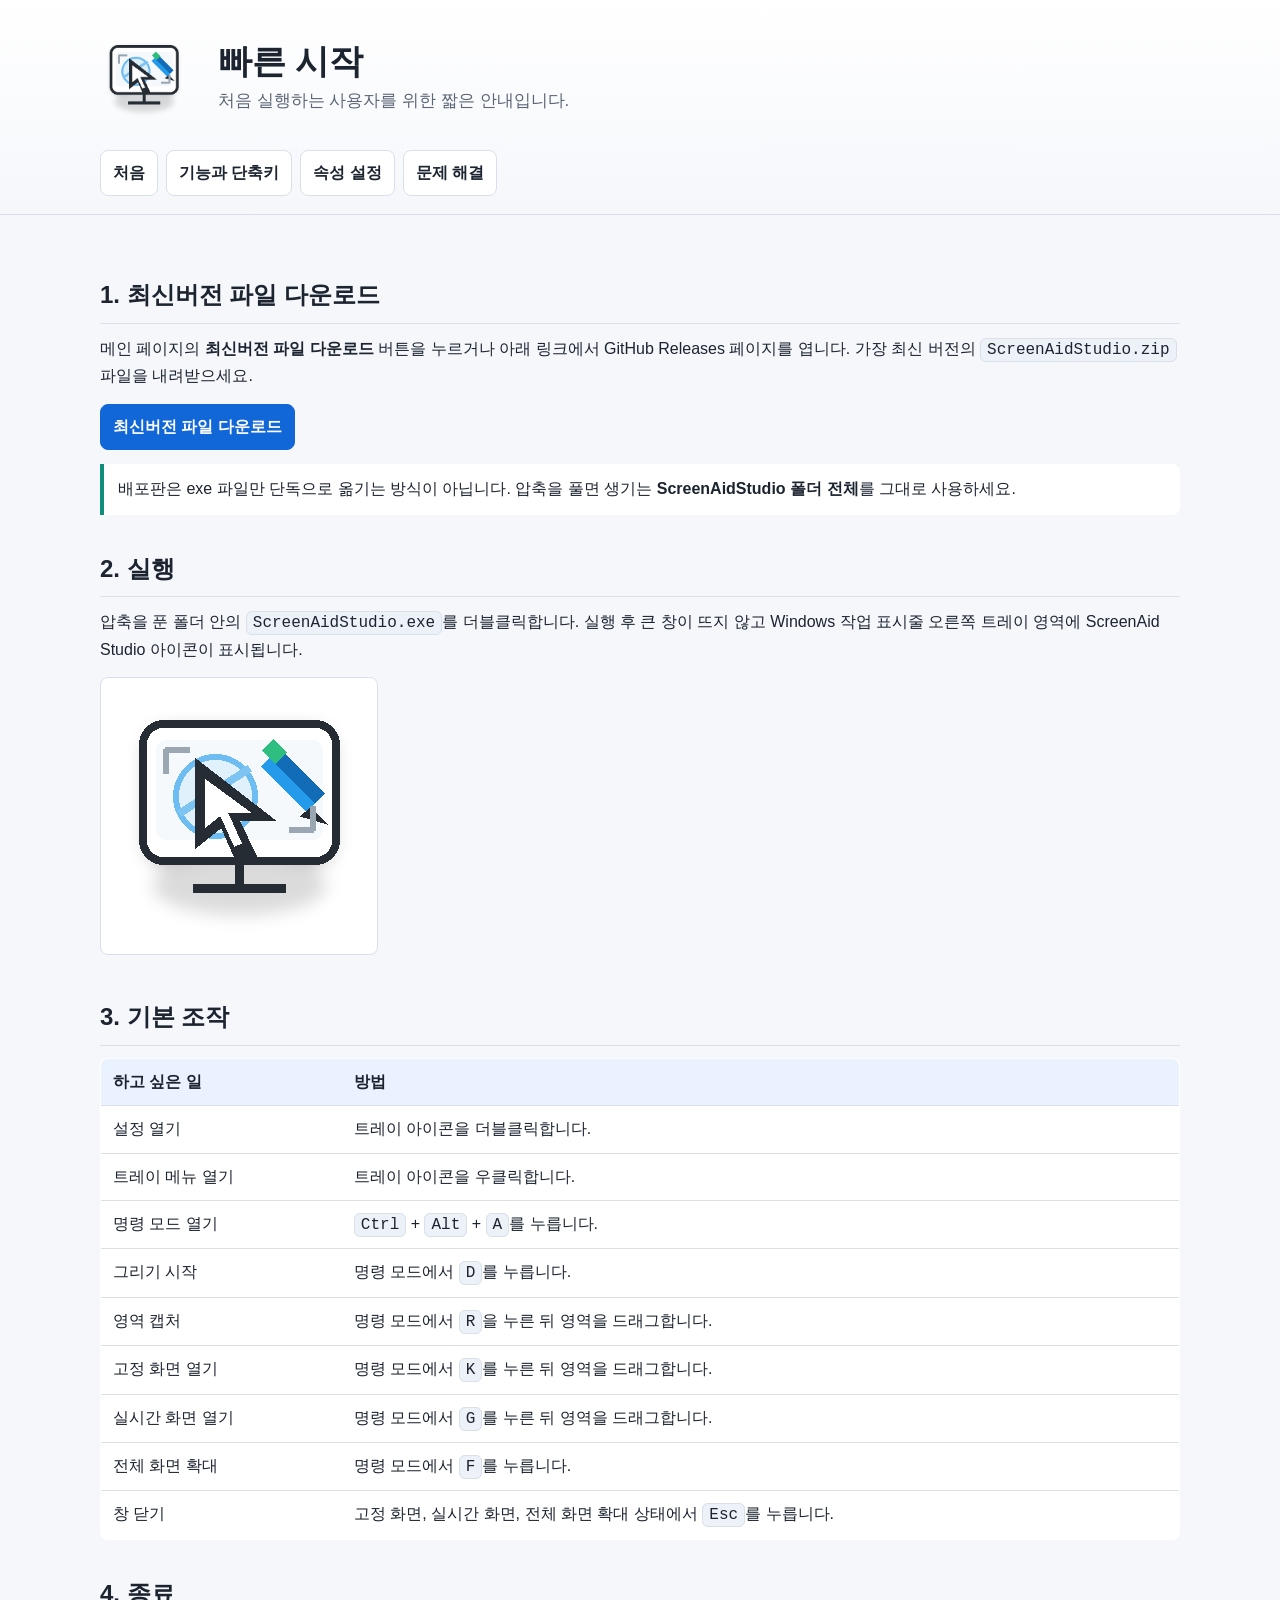
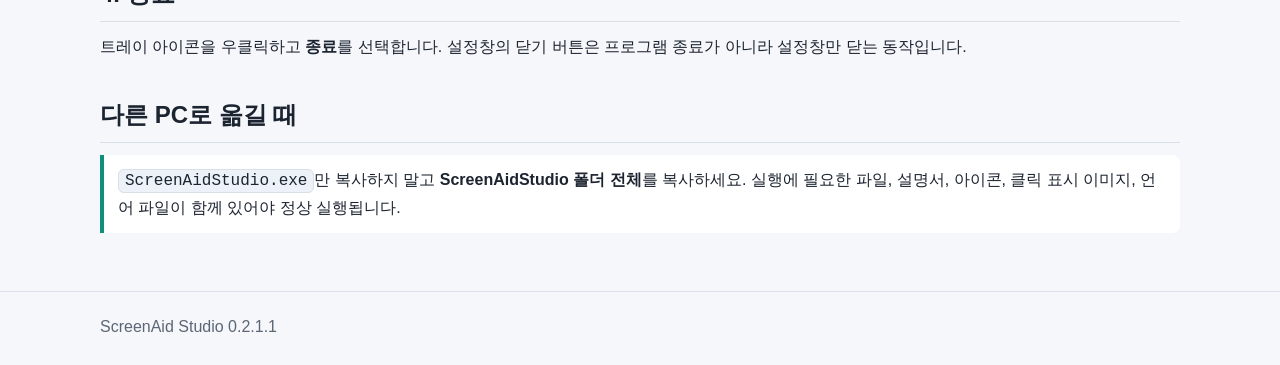
==== docs/manual_quick_start.html @ a630e4be "Bump version to v0.2.1.1" ====
<!doctype html>
<html lang="ko">
<head>
  <meta charset="utf-8">
  <meta name="viewport" content="width=device-width, initial-scale=1">
  <title>빠른 시작 - ScreenAid Studio</title>
  <link rel="stylesheet" href="manual.css">
</head>
<body>
  <header><div class="shell"><div class="hero"><img src="../resources/tray_icon_preview.png" alt="ScreenAid Studio 아이콘"><div><h1>빠른 시작</h1><p class="lead">처음 실행하는 사용자를 위한 짧은 안내입니다.</p></div></div><nav><a href="user_manual.html">처음</a><a href="manual_features_shortcuts.html">기능과 단축키</a><a href="manual_settings.html">속성 설정</a><a href="manual_troubleshooting.html">문제 해결</a></nav></div></header>
  <main class="shell">
    <h2>1. 최신버전 파일 다운로드</h2>
    <p>메인 페이지의 <strong>최신버전 파일 다운로드</strong> 버튼을 누르거나 아래 링크에서 GitHub Releases 페이지를 엽니다. 가장 최신 버전의 <code>ScreenAidStudio.zip</code> 파일을 내려받으세요.</p>
    <p><a class="button primary" href="https://github.com/junossam/ScreenAid_Studio/releases">최신버전 파일 다운로드</a></p>
    <p class="note">배포판은 exe 파일만 단독으로 옮기는 방식이 아닙니다. 압축을 풀면 생기는 <strong>ScreenAidStudio 폴더 전체</strong>를 그대로 사용하세요.</p>

    <h2>2. 실행</h2>
    <p>압축을 푼 폴더 안의 <code>ScreenAidStudio.exe</code>를 더블클릭합니다. 실행 후 큰 창이 뜨지 않고 Windows 작업 표시줄 오른쪽 트레이 영역에 ScreenAid Studio 아이콘이 표시됩니다.</p>
    <p><img class="preview" src="../resources/tray_icon_preview.png" alt="트레이 아이콘 미리보기"></p>

    <h2>3. 기본 조작</h2>
    <table>
      <thead><tr><th>하고 싶은 일</th><th>방법</th></tr></thead>
      <tbody>
        <tr><td>설정 열기</td><td>트레이 아이콘을 더블클릭합니다.</td></tr>
        <tr><td>트레이 메뉴 열기</td><td>트레이 아이콘을 우클릭합니다.</td></tr>
        <tr><td>명령 모드 열기</td><td><kbd>Ctrl</kbd> + <kbd>Alt</kbd> + <kbd>A</kbd>를 누릅니다.</td></tr>
        <tr><td>그리기 시작</td><td>명령 모드에서 <kbd>D</kbd>를 누릅니다.</td></tr>
        <tr><td>영역 캡처</td><td>명령 모드에서 <kbd>R</kbd>을 누른 뒤 영역을 드래그합니다.</td></tr>
        <tr><td>고정 화면 열기</td><td>명령 모드에서 <kbd>K</kbd>를 누른 뒤 영역을 드래그합니다.</td></tr>
        <tr><td>실시간 화면 열기</td><td>명령 모드에서 <kbd>G</kbd>를 누른 뒤 영역을 드래그합니다.</td></tr>
        <tr><td>전체 화면 확대</td><td>명령 모드에서 <kbd>F</kbd>를 누릅니다.</td></tr>
        <tr><td>창 닫기</td><td>고정 화면, 실시간 화면, 전체 화면 확대 상태에서 <kbd>Esc</kbd>를 누릅니다.</td></tr>
      </tbody>
    </table>

    <h2>4. 종료</h2>
    <p>트레이 아이콘을 우클릭하고 <strong>종료</strong>를 선택합니다. 설정창의 닫기 버튼은 프로그램 종료가 아니라 설정창만 닫는 동작입니다.</p>

    <h2>다른 PC로 옮길 때</h2>
    <p class="note"><code>ScreenAidStudio.exe</code>만 복사하지 말고 <strong>ScreenAidStudio 폴더 전체</strong>를 복사하세요. 실행에 필요한 파일, 설명서, 아이콘, 클릭 표시 이미지, 언어 파일이 함께 있어야 정상 실행됩니다.</p>
  </main>
  <footer><div class="shell">ScreenAid Studio 0.2.1.1</div></footer>
</body>
</html>
---- docs/manual.css ----
:root {
  color-scheme: light dark;
  --bg: #f5f7fb;
  --fg: #1c2430;
  --muted: #5c6675;
  --panel: #ffffff;
  --line: #d9e0ea;
  --accent: #1267d8;
  --accent-2: #0f8f7b;
  --soft: #eaf2ff;
  --code: #edf2f8;
}

@media (prefers-color-scheme: dark) {
  :root {
    --bg: #11161d;
    --fg: #eef3fa;
    --muted: #a9b3c2;
    --panel: #1b232e;
    --line: #303a47;
    --accent: #78b7ff;
    --accent-2: #6ee3ce;
    --soft: #17283d;
    --code: #252f3b;
  }
}

* { box-sizing: border-box; }

body {
  margin: 0;
  background: var(--bg);
  color: var(--fg);
  font-family: "Segoe UI", "Malgun Gothic", Arial, sans-serif;
  line-height: 1.65;
}

a { color: var(--accent); text-decoration: none; }
a:hover { text-decoration: underline; }

.shell {
  width: min(1080px, calc(100% - 32px));
  margin: 0 auto;
}

header {
  background: linear-gradient(180deg, var(--panel), var(--bg));
  border-bottom: 1px solid var(--line);
}

.hero {
  display: grid;
  grid-template-columns: 96px 1fr;
  gap: 22px;
  align-items: center;
  padding: 34px 0 28px;
}

.hero img {
  width: 88px;
  height: 88px;
}

h1 {
  margin: 0 0 6px;
  font-size: 34px;
  line-height: 1.18;
}

h2 {
  margin: 34px 0 12px;
  font-size: 24px;
  border-bottom: 1px solid var(--line);
  padding-bottom: 8px;
}

h3 {
  margin: 22px 0 8px;
  font-size: 18px;
}

p { margin: 8px 0 14px; }
.lead { color: var(--muted); font-size: 17px; margin: 0; }
.version { color: var(--muted); font-size: 14px; }

nav {
  display: flex;
  flex-wrap: wrap;
  gap: 8px;
  padding: 0 0 18px;
}

nav a, .button {
  display: inline-flex;
  align-items: center;
  gap: 8px;
  border: 1px solid var(--line);
  background: var(--panel);
  color: var(--fg);
  padding: 9px 12px;
  border-radius: 8px;
  font-weight: 600;
}

.button.primary {
  background: var(--accent);
  border-color: var(--accent);
  color: #fff;
}

main { padding: 26px 0 44px; }

.grid {
  display: grid;
  grid-template-columns: repeat(auto-fit, minmax(230px, 1fr));
  gap: 14px;
}

.card {
  background: var(--panel);
  border: 1px solid var(--line);
  border-radius: 8px;
  padding: 18px;
}

.card h3 { margin-top: 0; }

.icon {
  display: inline-grid;
  place-items: center;
  width: 34px;
  height: 34px;
  border-radius: 8px;
  background: var(--soft);
  color: var(--accent);
  font-weight: 800;
  margin-right: 8px;
}

.download-box {
  display: grid;
  grid-template-columns: repeat(auto-fit, minmax(260px, 1fr));
  gap: 14px;
  margin-top: 18px;
}

.preview {
  max-width: 100%;
  border: 1px solid var(--line);
  border-radius: 8px;
  background: var(--panel);
  padding: 10px;
}

table {
  width: 100%;
  border-collapse: collapse;
  background: var(--panel);
  border: 1px solid var(--line);
  border-radius: 8px;
  overflow: hidden;
}

th, td {
  border-bottom: 1px solid var(--line);
  padding: 10px 12px;
  text-align: left;
  vertical-align: top;
}

th { background: var(--soft); }
tr:last-child td { border-bottom: 0; }

kbd, code {
  background: var(--code);
  border: 1px solid var(--line);
  border-radius: 6px;
  padding: 2px 6px;
  font-family: Consolas, "Segoe UI", monospace;
}

.note {
  border-left: 4px solid var(--accent-2);
  background: var(--panel);
  padding: 12px 14px;
  border-radius: 0 8px 8px 0;
}

footer {
  color: var(--muted);
  border-top: 1px solid var(--line);
  padding: 22px 0 34px;
}

@media (max-width: 620px) {
  .hero { grid-template-columns: 1fr; }
  .hero img { width: 72px; height: 72px; }
  h1 { font-size: 28px; }
}
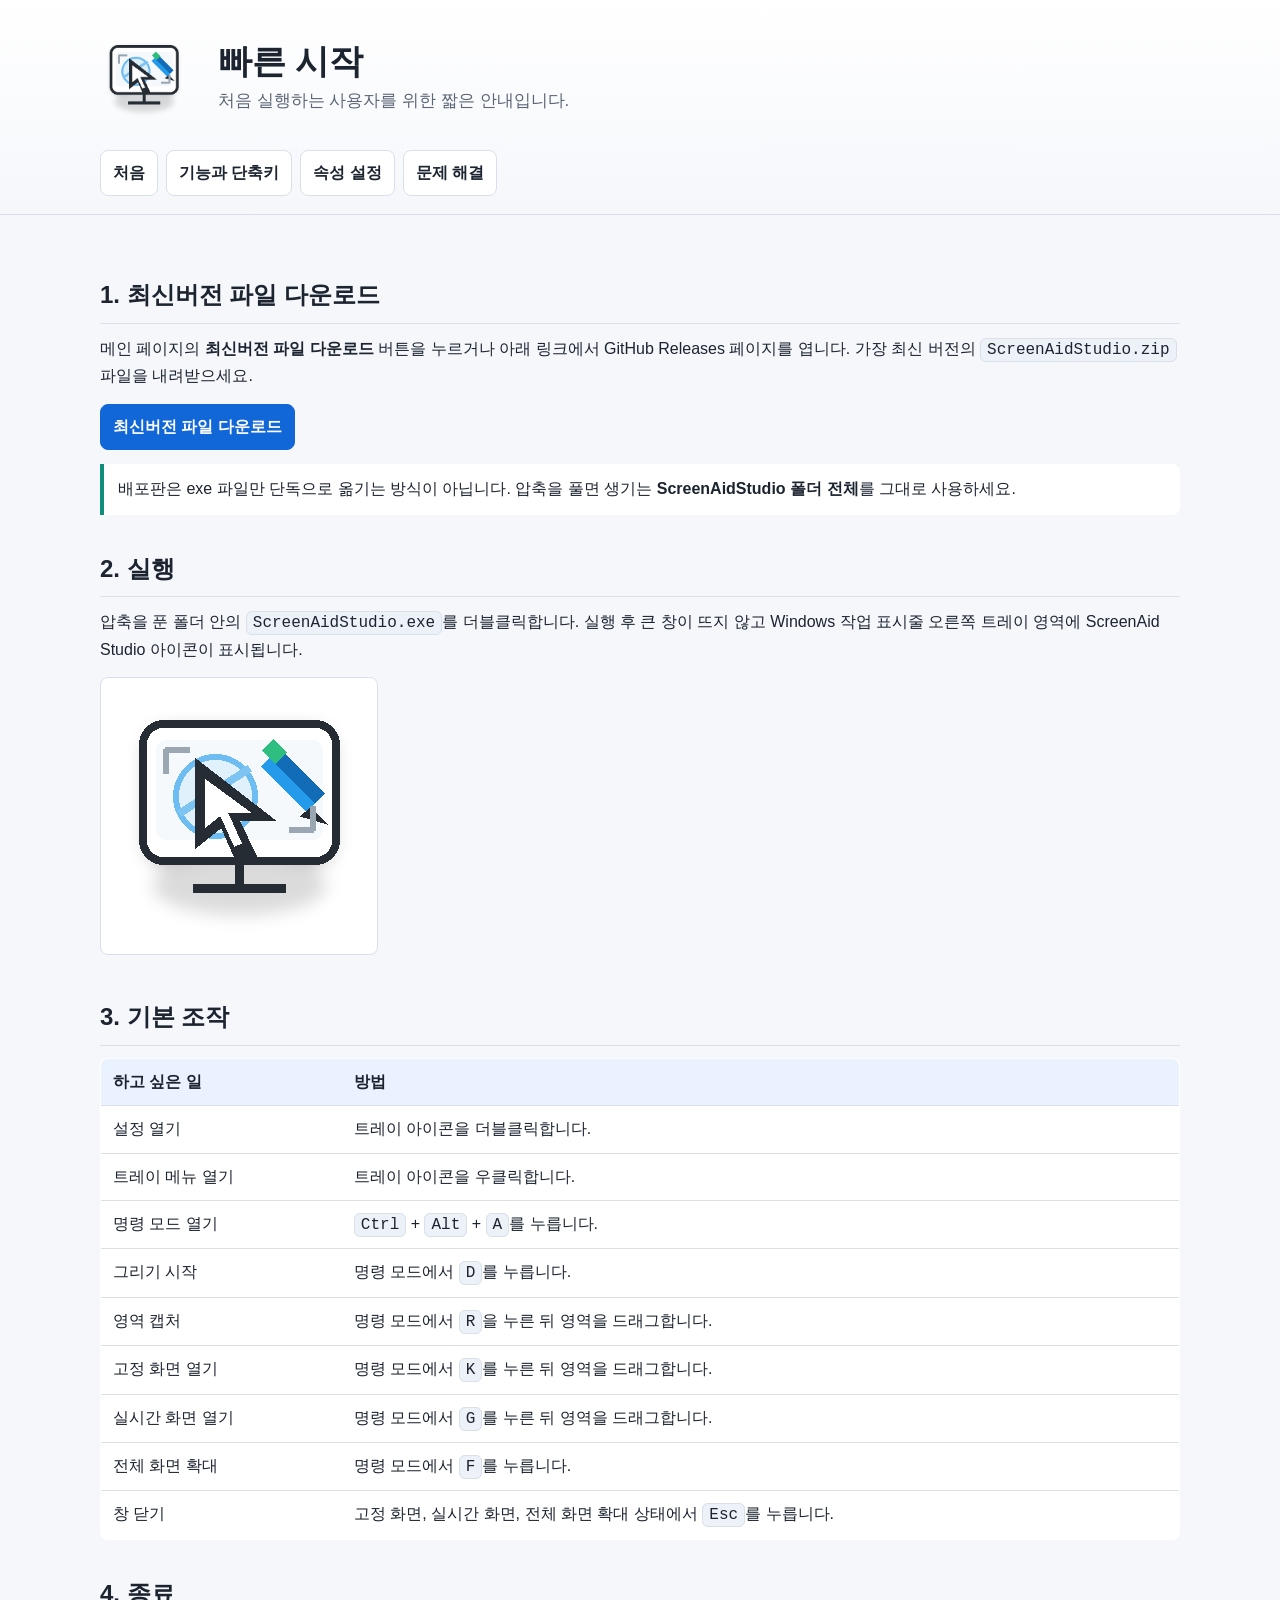
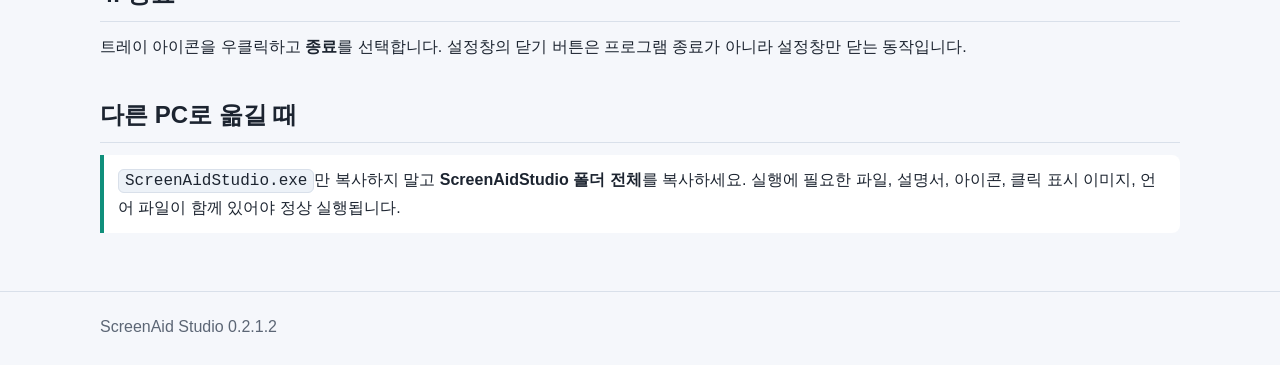
==== commit b16d3311: "Release v0.2.1.2" ====
--- a/docs/manual_quick_start.html
+++ b/docs/manual_quick_start.html
@@ -40,6 +40,6 @@
     <h2>다른 PC로 옮길 때</h2>
     <p class="note"><code>ScreenAidStudio.exe</code>만 복사하지 말고 <strong>ScreenAidStudio 폴더 전체</strong>를 복사하세요. 실행에 필요한 파일, 설명서, 아이콘, 클릭 표시 이미지, 언어 파일이 함께 있어야 정상 실행됩니다.</p>
   </main>
-  <footer><div class="shell">ScreenAid Studio 0.2.1.1</div></footer>
+  <footer><div class="shell">ScreenAid Studio 0.2.1.2</div></footer>
 </body>
 </html>
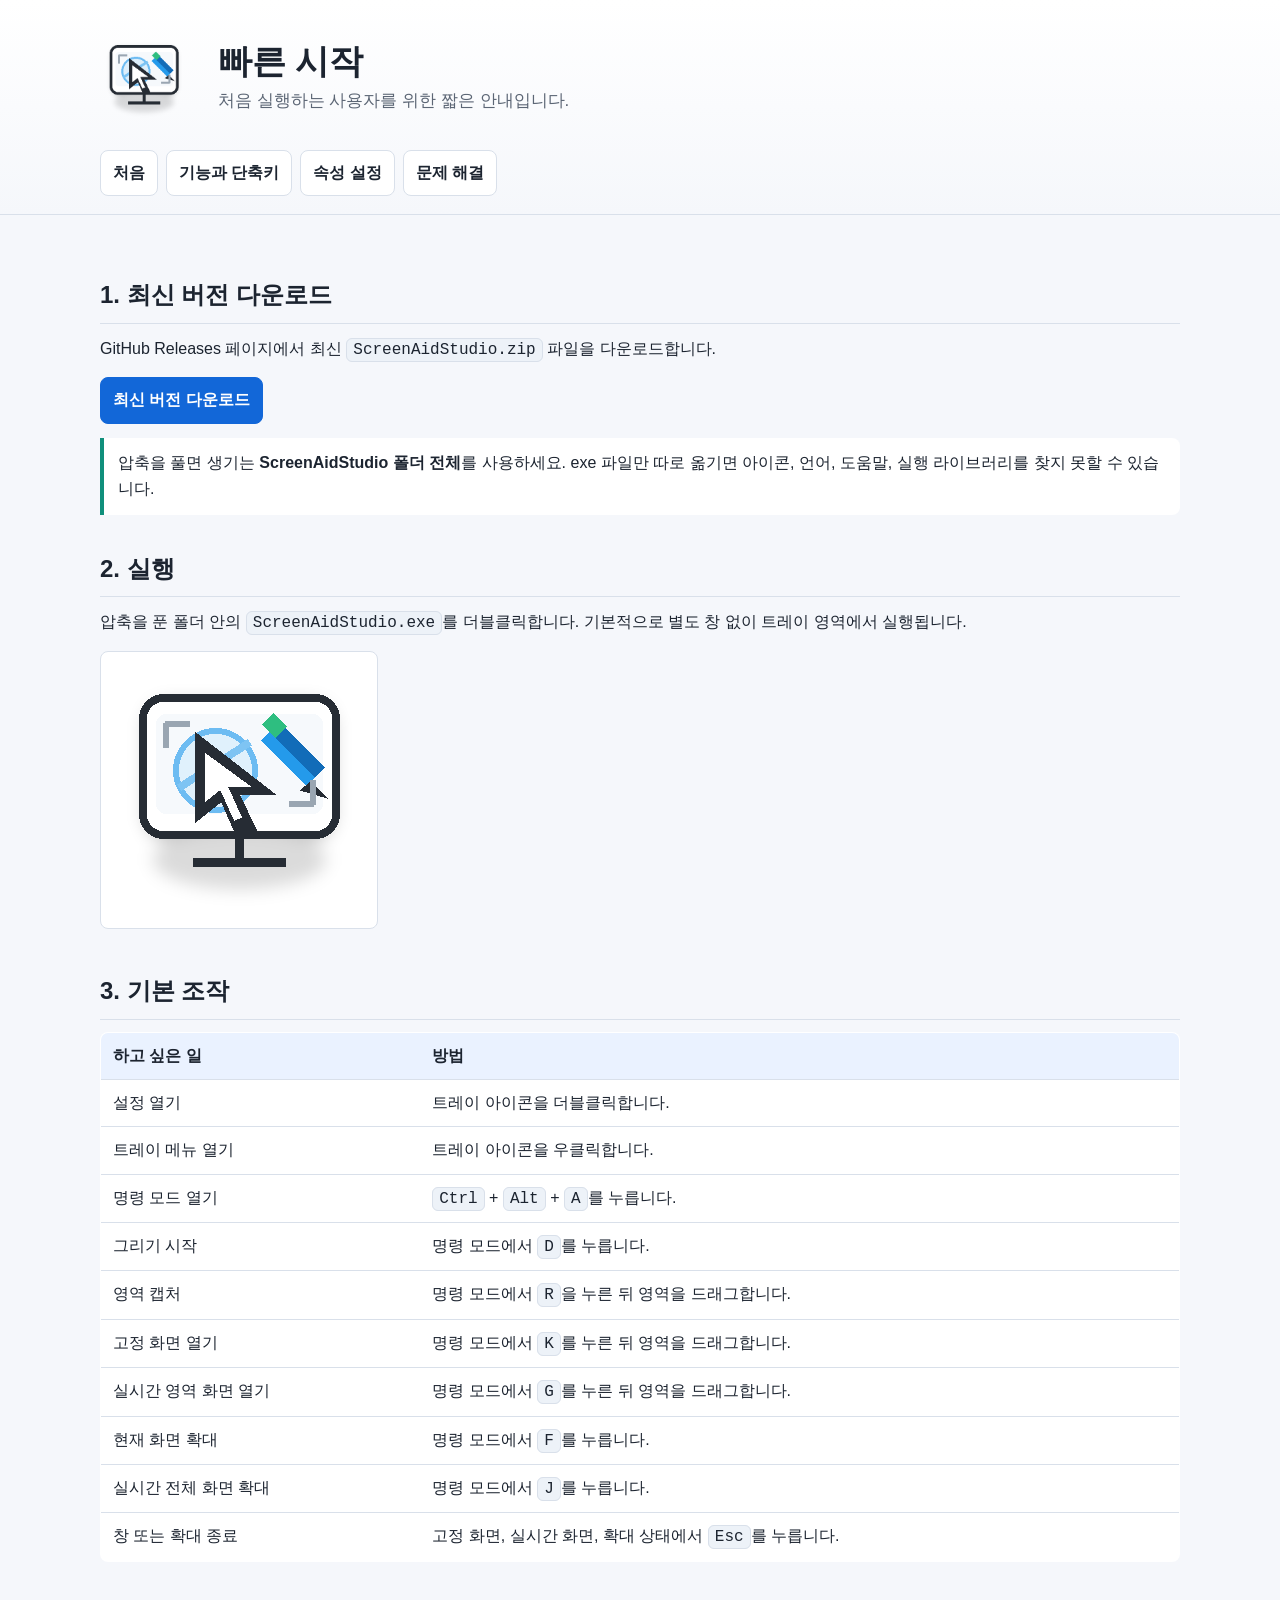
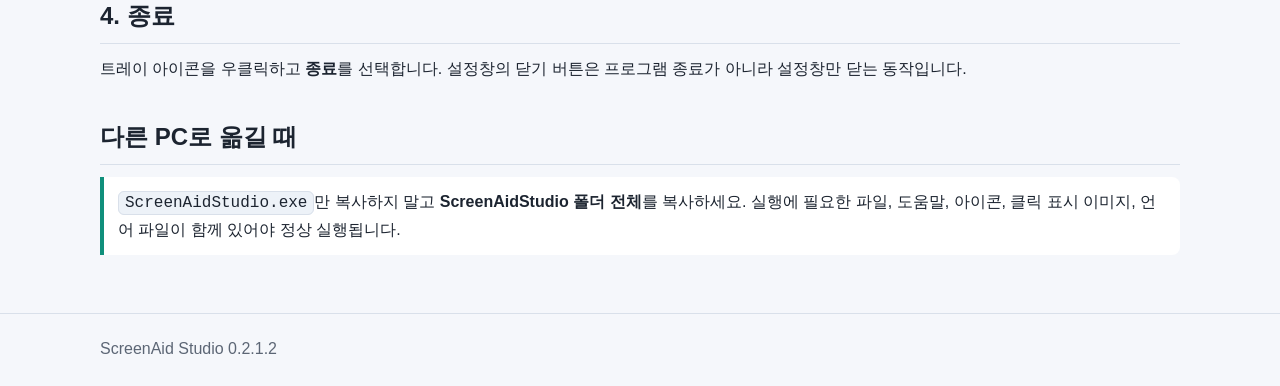
==== commit 377ac1bb: "Improve command mode startup and docs" ====
--- a/docs/manual_quick_start.html
+++ b/docs/manual_quick_start.html
@@ -9,13 +9,13 @@
 <body>
   <header><div class="shell"><div class="hero"><img src="../resources/tray_icon_preview.png" alt="ScreenAid Studio 아이콘"><div><h1>빠른 시작</h1><p class="lead">처음 실행하는 사용자를 위한 짧은 안내입니다.</p></div></div><nav><a href="user_manual.html">처음</a><a href="manual_features_shortcuts.html">기능과 단축키</a><a href="manual_settings.html">속성 설정</a><a href="manual_troubleshooting.html">문제 해결</a></nav></div></header>
   <main class="shell">
-    <h2>1. 최신버전 파일 다운로드</h2>
-    <p>메인 페이지의 <strong>최신버전 파일 다운로드</strong> 버튼을 누르거나 아래 링크에서 GitHub Releases 페이지를 엽니다. 가장 최신 버전의 <code>ScreenAidStudio.zip</code> 파일을 내려받으세요.</p>
-    <p><a class="button primary" href="https://github.com/junossam/ScreenAid_Studio/releases">최신버전 파일 다운로드</a></p>
-    <p class="note">배포판은 exe 파일만 단독으로 옮기는 방식이 아닙니다. 압축을 풀면 생기는 <strong>ScreenAidStudio 폴더 전체</strong>를 그대로 사용하세요.</p>
+    <h2>1. 최신 버전 다운로드</h2>
+    <p>GitHub Releases 페이지에서 최신 <code>ScreenAidStudio.zip</code> 파일을 다운로드합니다.</p>
+    <p><a class="button primary" href="https://github.com/junossam/ScreenAid_Studio/releases">최신 버전 다운로드</a></p>
+    <p class="note">압축을 풀면 생기는 <strong>ScreenAidStudio 폴더 전체</strong>를 사용하세요. exe 파일만 따로 옮기면 아이콘, 언어, 도움말, 실행 라이브러리를 찾지 못할 수 있습니다.</p>
 
     <h2>2. 실행</h2>
-    <p>압축을 푼 폴더 안의 <code>ScreenAidStudio.exe</code>를 더블클릭합니다. 실행 후 큰 창이 뜨지 않고 Windows 작업 표시줄 오른쪽 트레이 영역에 ScreenAid Studio 아이콘이 표시됩니다.</p>
+    <p>압축을 푼 폴더 안의 <code>ScreenAidStudio.exe</code>를 더블클릭합니다. 기본적으로 별도 창 없이 트레이 영역에서 실행됩니다.</p>
     <p><img class="preview" src="../resources/tray_icon_preview.png" alt="트레이 아이콘 미리보기"></p>
 
     <h2>3. 기본 조작</h2>
@@ -28,9 +28,10 @@
         <tr><td>그리기 시작</td><td>명령 모드에서 <kbd>D</kbd>를 누릅니다.</td></tr>
         <tr><td>영역 캡처</td><td>명령 모드에서 <kbd>R</kbd>을 누른 뒤 영역을 드래그합니다.</td></tr>
         <tr><td>고정 화면 열기</td><td>명령 모드에서 <kbd>K</kbd>를 누른 뒤 영역을 드래그합니다.</td></tr>
-        <tr><td>실시간 화면 열기</td><td>명령 모드에서 <kbd>G</kbd>를 누른 뒤 영역을 드래그합니다.</td></tr>
-        <tr><td>전체 화면 확대</td><td>명령 모드에서 <kbd>F</kbd>를 누릅니다.</td></tr>
-        <tr><td>창 닫기</td><td>고정 화면, 실시간 화면, 전체 화면 확대 상태에서 <kbd>Esc</kbd>를 누릅니다.</td></tr>
+        <tr><td>실시간 영역 화면 열기</td><td>명령 모드에서 <kbd>G</kbd>를 누른 뒤 영역을 드래그합니다.</td></tr>
+        <tr><td>현재 화면 확대</td><td>명령 모드에서 <kbd>F</kbd>를 누릅니다.</td></tr>
+        <tr><td>실시간 전체 화면 확대</td><td>명령 모드에서 <kbd>J</kbd>를 누릅니다.</td></tr>
+        <tr><td>창 또는 확대 종료</td><td>고정 화면, 실시간 화면, 확대 상태에서 <kbd>Esc</kbd>를 누릅니다.</td></tr>
       </tbody>
     </table>
 
@@ -38,7 +39,7 @@
     <p>트레이 아이콘을 우클릭하고 <strong>종료</strong>를 선택합니다. 설정창의 닫기 버튼은 프로그램 종료가 아니라 설정창만 닫는 동작입니다.</p>
 
     <h2>다른 PC로 옮길 때</h2>
-    <p class="note"><code>ScreenAidStudio.exe</code>만 복사하지 말고 <strong>ScreenAidStudio 폴더 전체</strong>를 복사하세요. 실행에 필요한 파일, 설명서, 아이콘, 클릭 표시 이미지, 언어 파일이 함께 있어야 정상 실행됩니다.</p>
+    <p class="note"><code>ScreenAidStudio.exe</code>만 복사하지 말고 <strong>ScreenAidStudio 폴더 전체</strong>를 복사하세요. 실행에 필요한 파일, 도움말, 아이콘, 클릭 표시 이미지, 언어 파일이 함께 있어야 정상 실행됩니다.</p>
   </main>
   <footer><div class="shell">ScreenAid Studio 0.2.1.2</div></footer>
 </body>
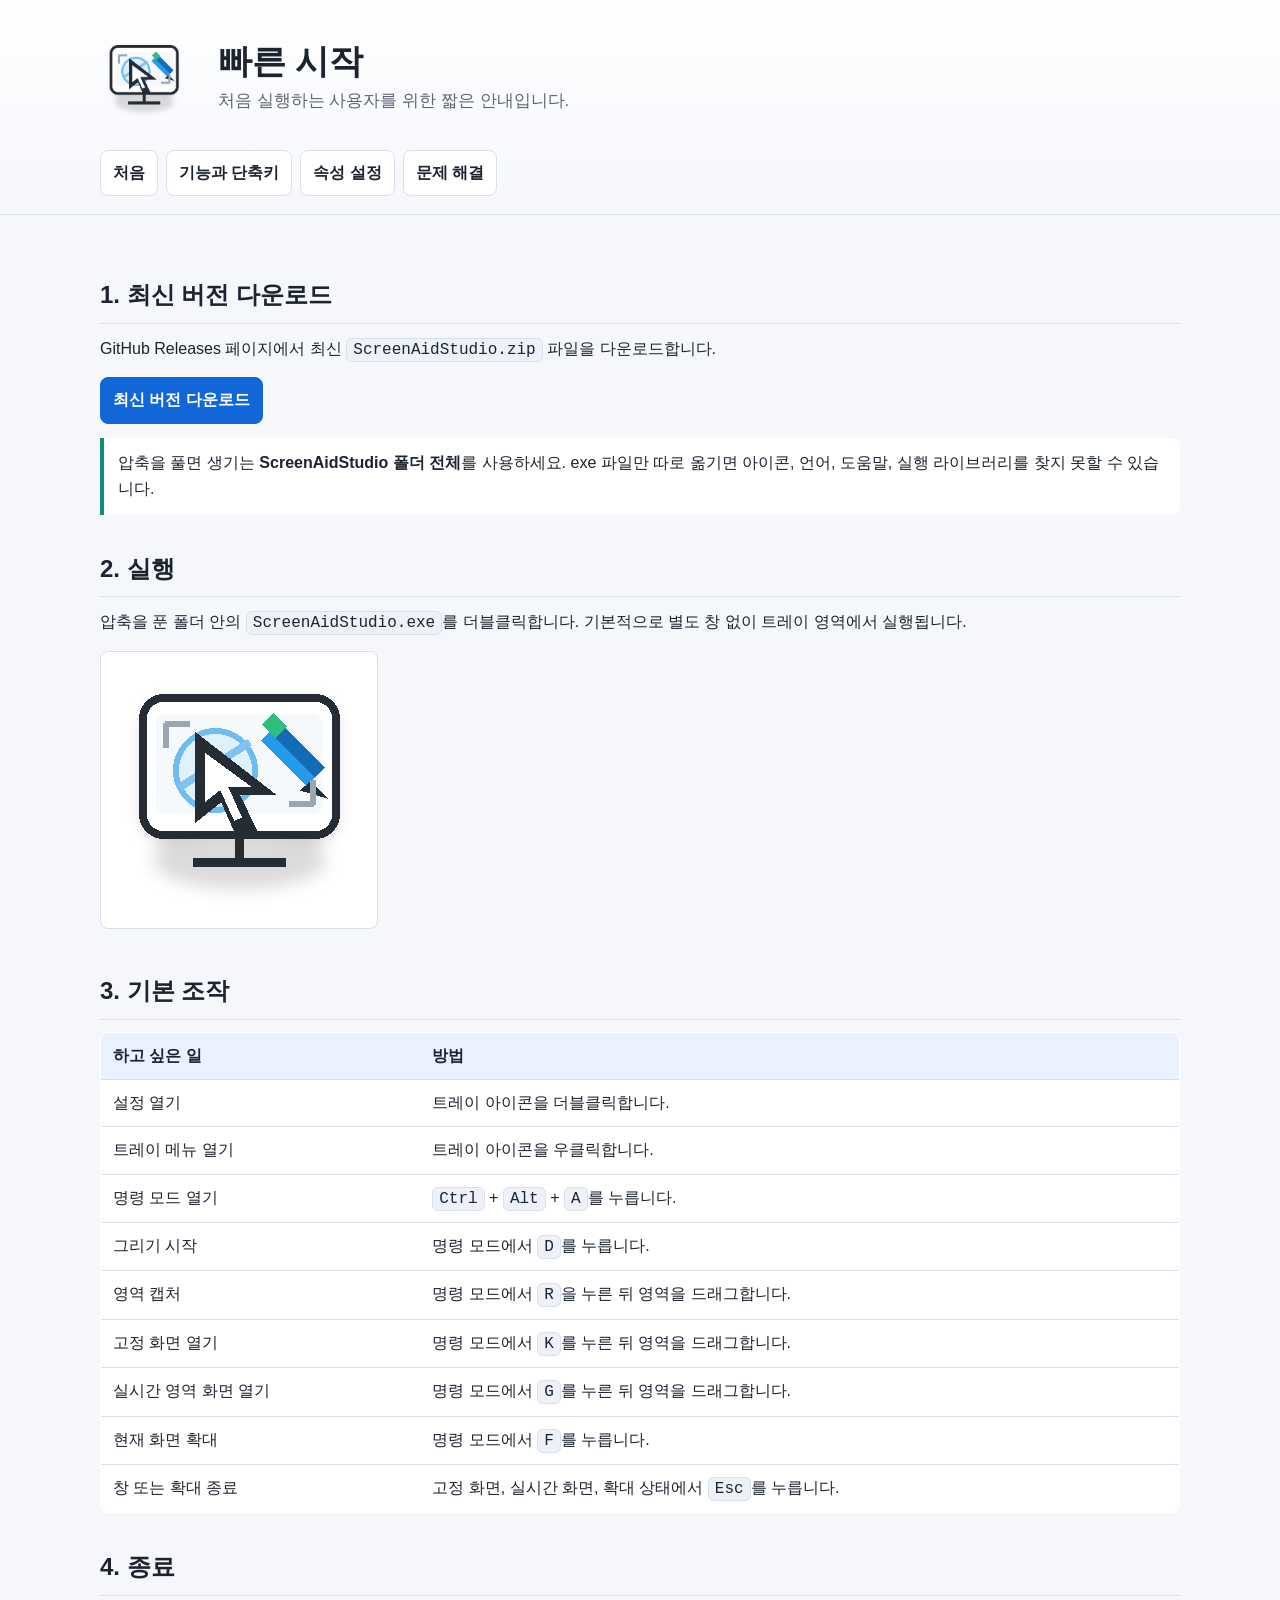
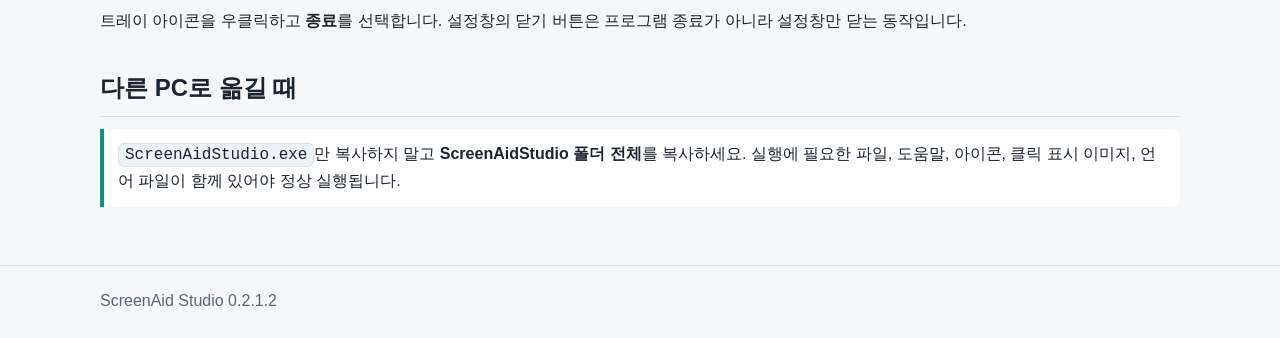
==== commit e7d12956: "Remove Windows Magnifier automation, fix multi-monitor DPI and drawing bugs Live magnifier removal: " ====
--- a/docs/manual_quick_start.html
+++ b/docs/manual_quick_start.html
@@ -30,7 +30,6 @@
         <tr><td>고정 화면 열기</td><td>명령 모드에서 <kbd>K</kbd>를 누른 뒤 영역을 드래그합니다.</td></tr>
         <tr><td>실시간 영역 화면 열기</td><td>명령 모드에서 <kbd>G</kbd>를 누른 뒤 영역을 드래그합니다.</td></tr>
         <tr><td>현재 화면 확대</td><td>명령 모드에서 <kbd>F</kbd>를 누릅니다.</td></tr>
-        <tr><td>실시간 전체 화면 확대</td><td>명령 모드에서 <kbd>J</kbd>를 누릅니다.</td></tr>
         <tr><td>창 또는 확대 종료</td><td>고정 화면, 실시간 화면, 확대 상태에서 <kbd>Esc</kbd>를 누릅니다.</td></tr>
       </tbody>
     </table>
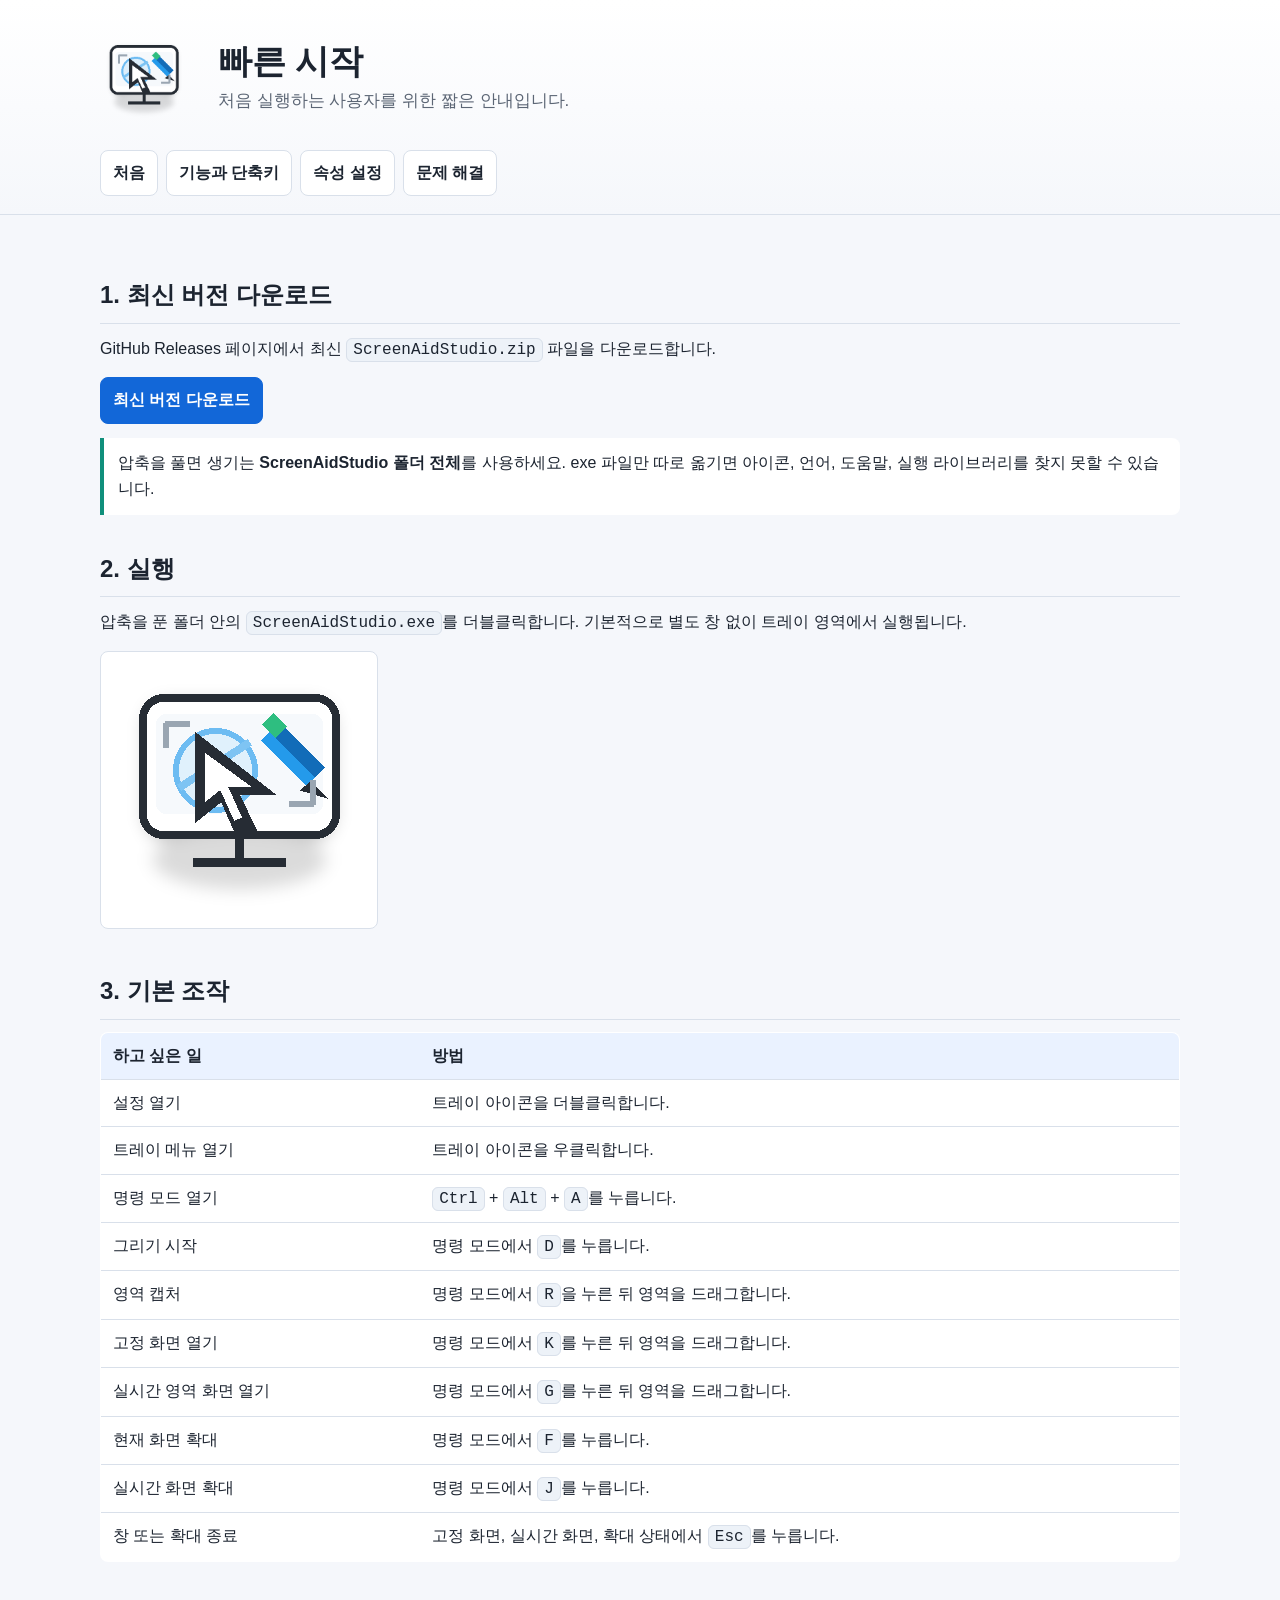
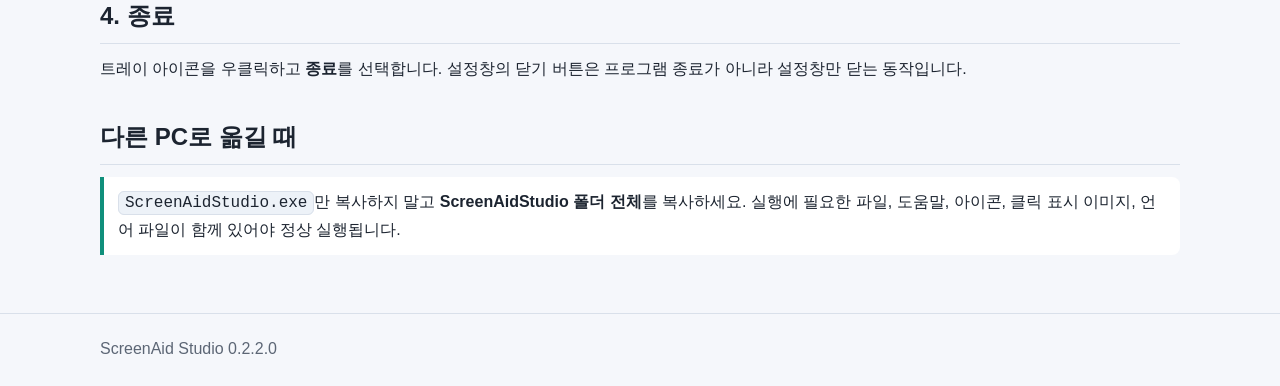
==== commit e512be06: "Document live full-screen zoom in the user manual Adds the live-zoom feature (command mode J) to the" ====
--- a/docs/manual_quick_start.html
+++ b/docs/manual_quick_start.html
@@ -30,6 +30,7 @@
         <tr><td>고정 화면 열기</td><td>명령 모드에서 <kbd>K</kbd>를 누른 뒤 영역을 드래그합니다.</td></tr>
         <tr><td>실시간 영역 화면 열기</td><td>명령 모드에서 <kbd>G</kbd>를 누른 뒤 영역을 드래그합니다.</td></tr>
         <tr><td>현재 화면 확대</td><td>명령 모드에서 <kbd>F</kbd>를 누릅니다.</td></tr>
+        <tr><td>실시간 화면 확대</td><td>명령 모드에서 <kbd>J</kbd>를 누릅니다.</td></tr>
         <tr><td>창 또는 확대 종료</td><td>고정 화면, 실시간 화면, 확대 상태에서 <kbd>Esc</kbd>를 누릅니다.</td></tr>
       </tbody>
     </table>
@@ -40,6 +41,6 @@
     <h2>다른 PC로 옮길 때</h2>
     <p class="note"><code>ScreenAidStudio.exe</code>만 복사하지 말고 <strong>ScreenAidStudio 폴더 전체</strong>를 복사하세요. 실행에 필요한 파일, 도움말, 아이콘, 클릭 표시 이미지, 언어 파일이 함께 있어야 정상 실행됩니다.</p>
   </main>
-  <footer><div class="shell">ScreenAid Studio 0.2.1.2</div></footer>
+  <footer><div class="shell">ScreenAid Studio 0.2.2.0</div></footer>
 </body>
 </html>
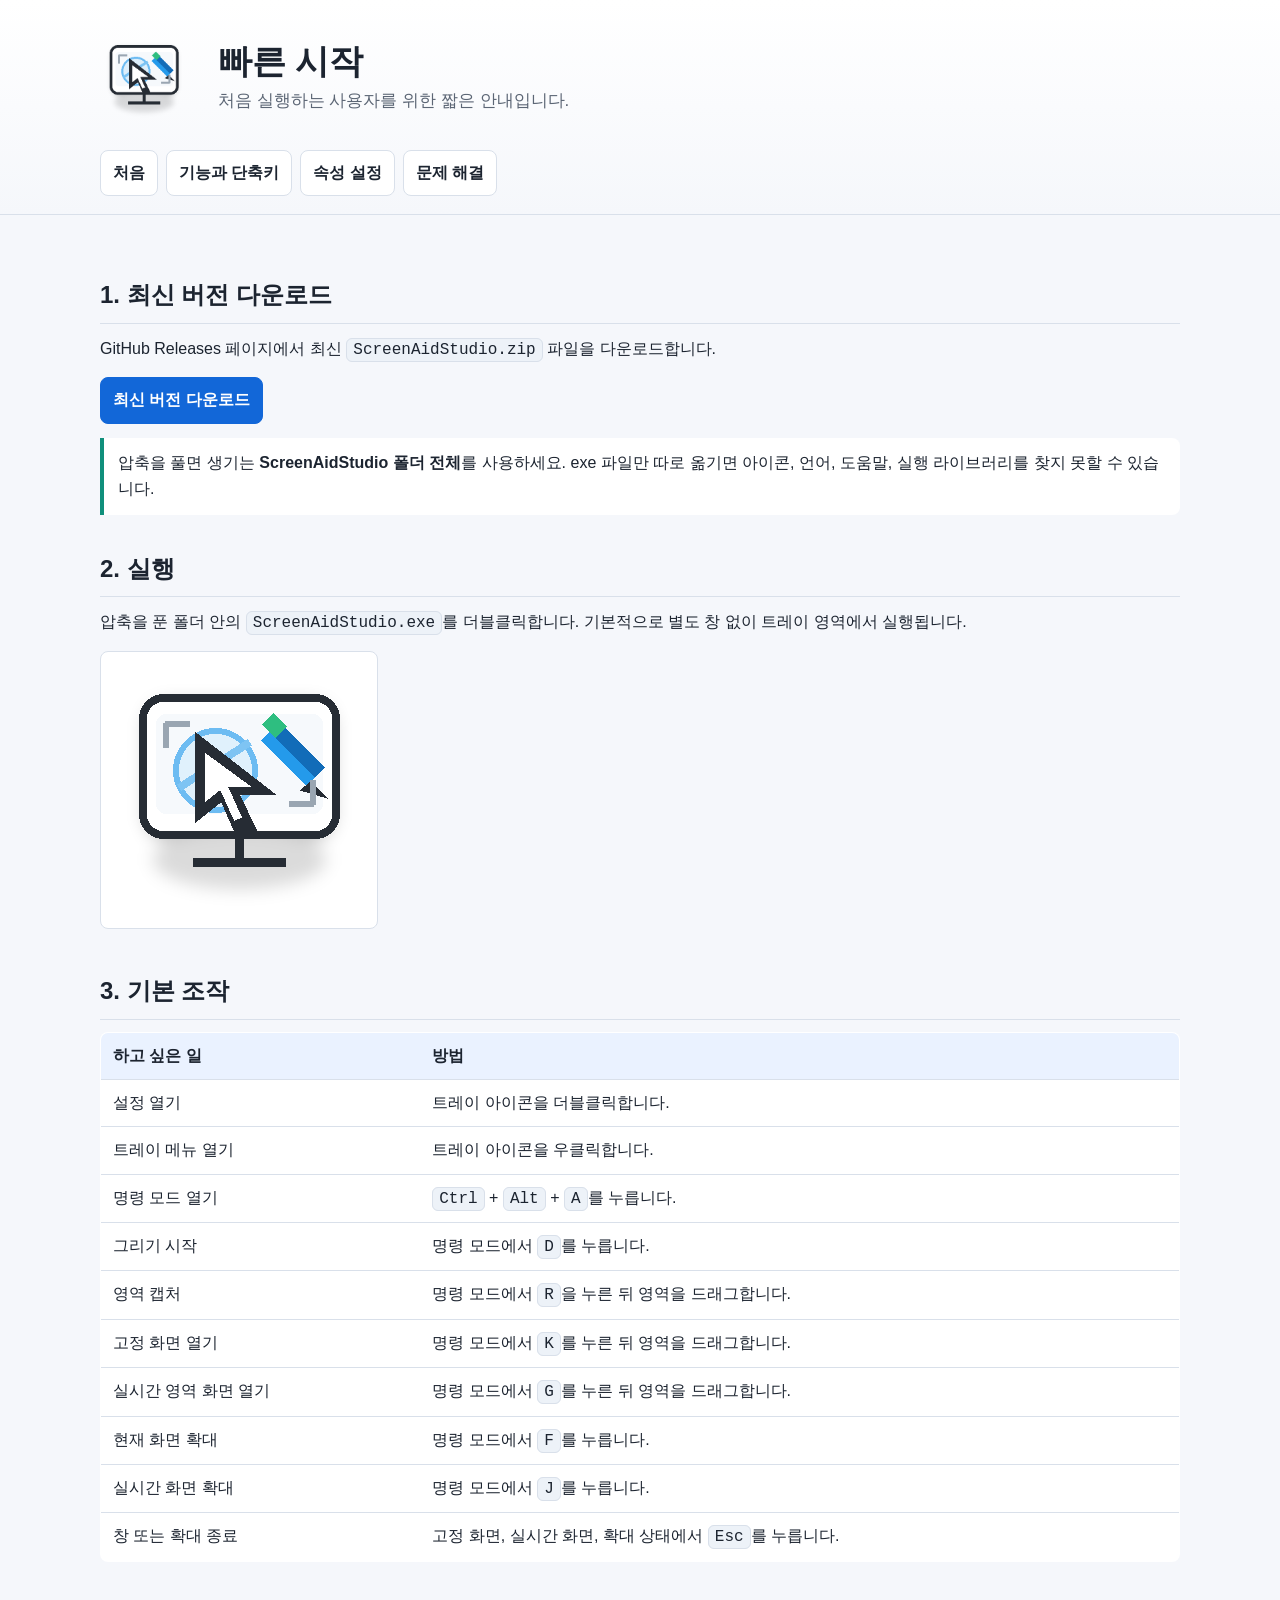
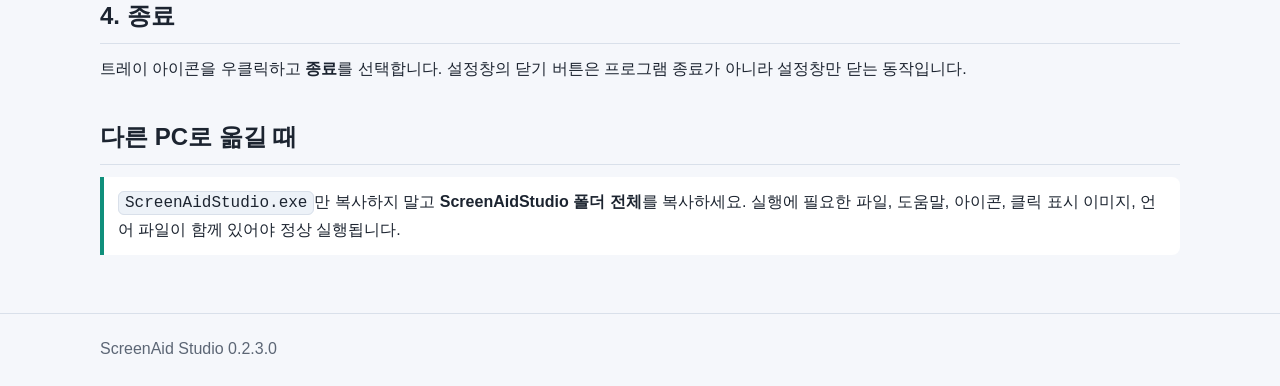
==== commit 5af73c9f: "Bump version to 0.2.3.0 Covers the region-selection freeze-background fix, Shift-modifier hotkey sup" ====
--- a/docs/manual_quick_start.html
+++ b/docs/manual_quick_start.html
@@ -41,6 +41,6 @@
     <h2>다른 PC로 옮길 때</h2>
     <p class="note"><code>ScreenAidStudio.exe</code>만 복사하지 말고 <strong>ScreenAidStudio 폴더 전체</strong>를 복사하세요. 실행에 필요한 파일, 도움말, 아이콘, 클릭 표시 이미지, 언어 파일이 함께 있어야 정상 실행됩니다.</p>
   </main>
-  <footer><div class="shell">ScreenAid Studio 0.2.2.0</div></footer>
+  <footer><div class="shell">ScreenAid Studio 0.2.3.0</div></footer>
 </body>
 </html>
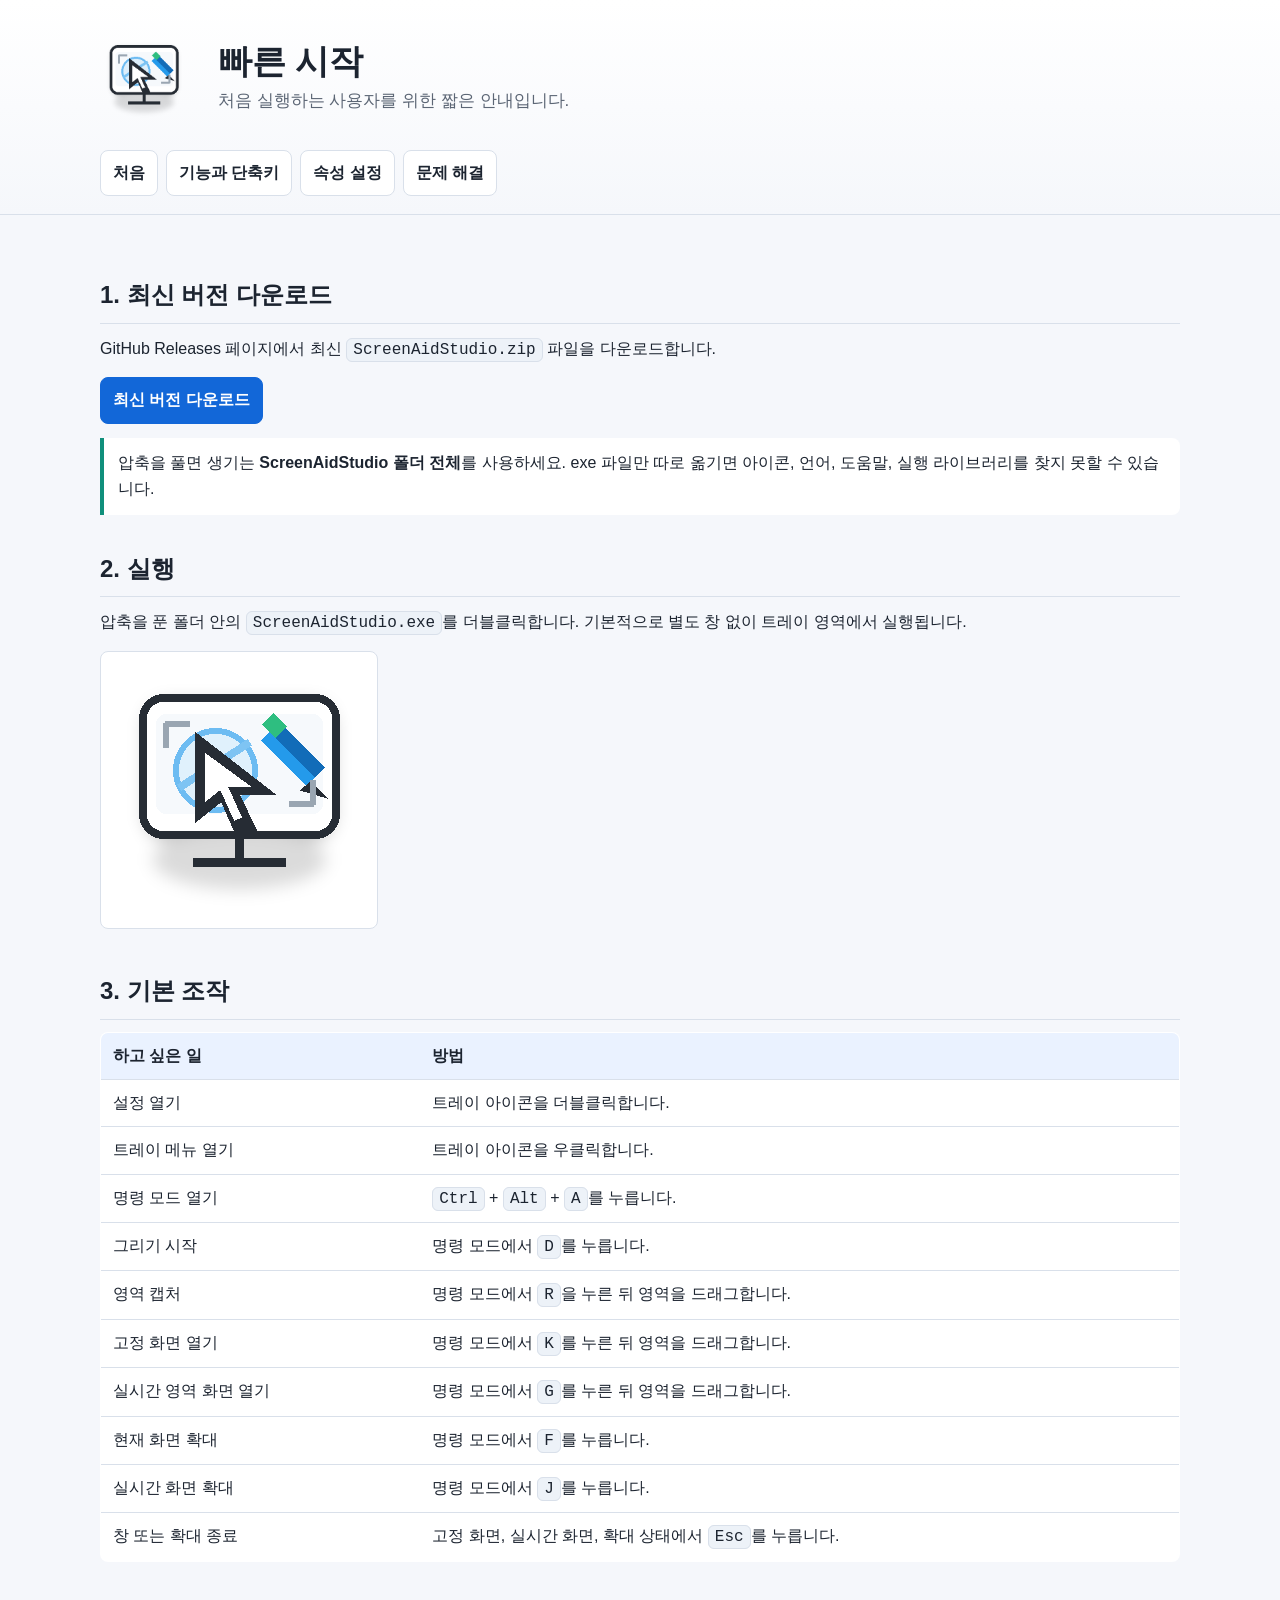
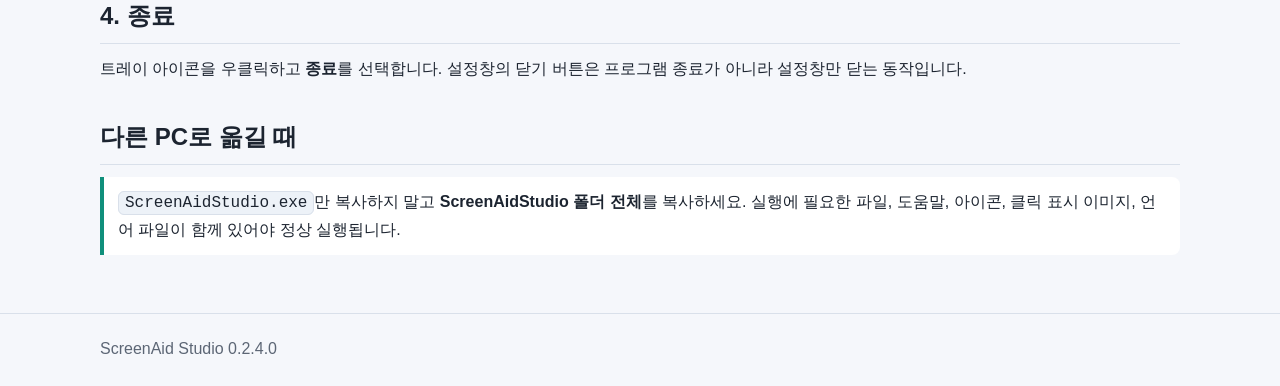
==== commit 0291df7d: "Bump version to 0.2.4.0 Covers the fullscreen magnifier dead zone and visible pointer. Also fixes th" ====
--- a/docs/manual_quick_start.html
+++ b/docs/manual_quick_start.html
@@ -41,6 +41,6 @@
     <h2>다른 PC로 옮길 때</h2>
     <p class="note"><code>ScreenAidStudio.exe</code>만 복사하지 말고 <strong>ScreenAidStudio 폴더 전체</strong>를 복사하세요. 실행에 필요한 파일, 도움말, 아이콘, 클릭 표시 이미지, 언어 파일이 함께 있어야 정상 실행됩니다.</p>
   </main>
-  <footer><div class="shell">ScreenAid Studio 0.2.3.0</div></footer>
+  <footer><div class="shell">ScreenAid Studio 0.2.4.0</div></footer>
 </body>
 </html>
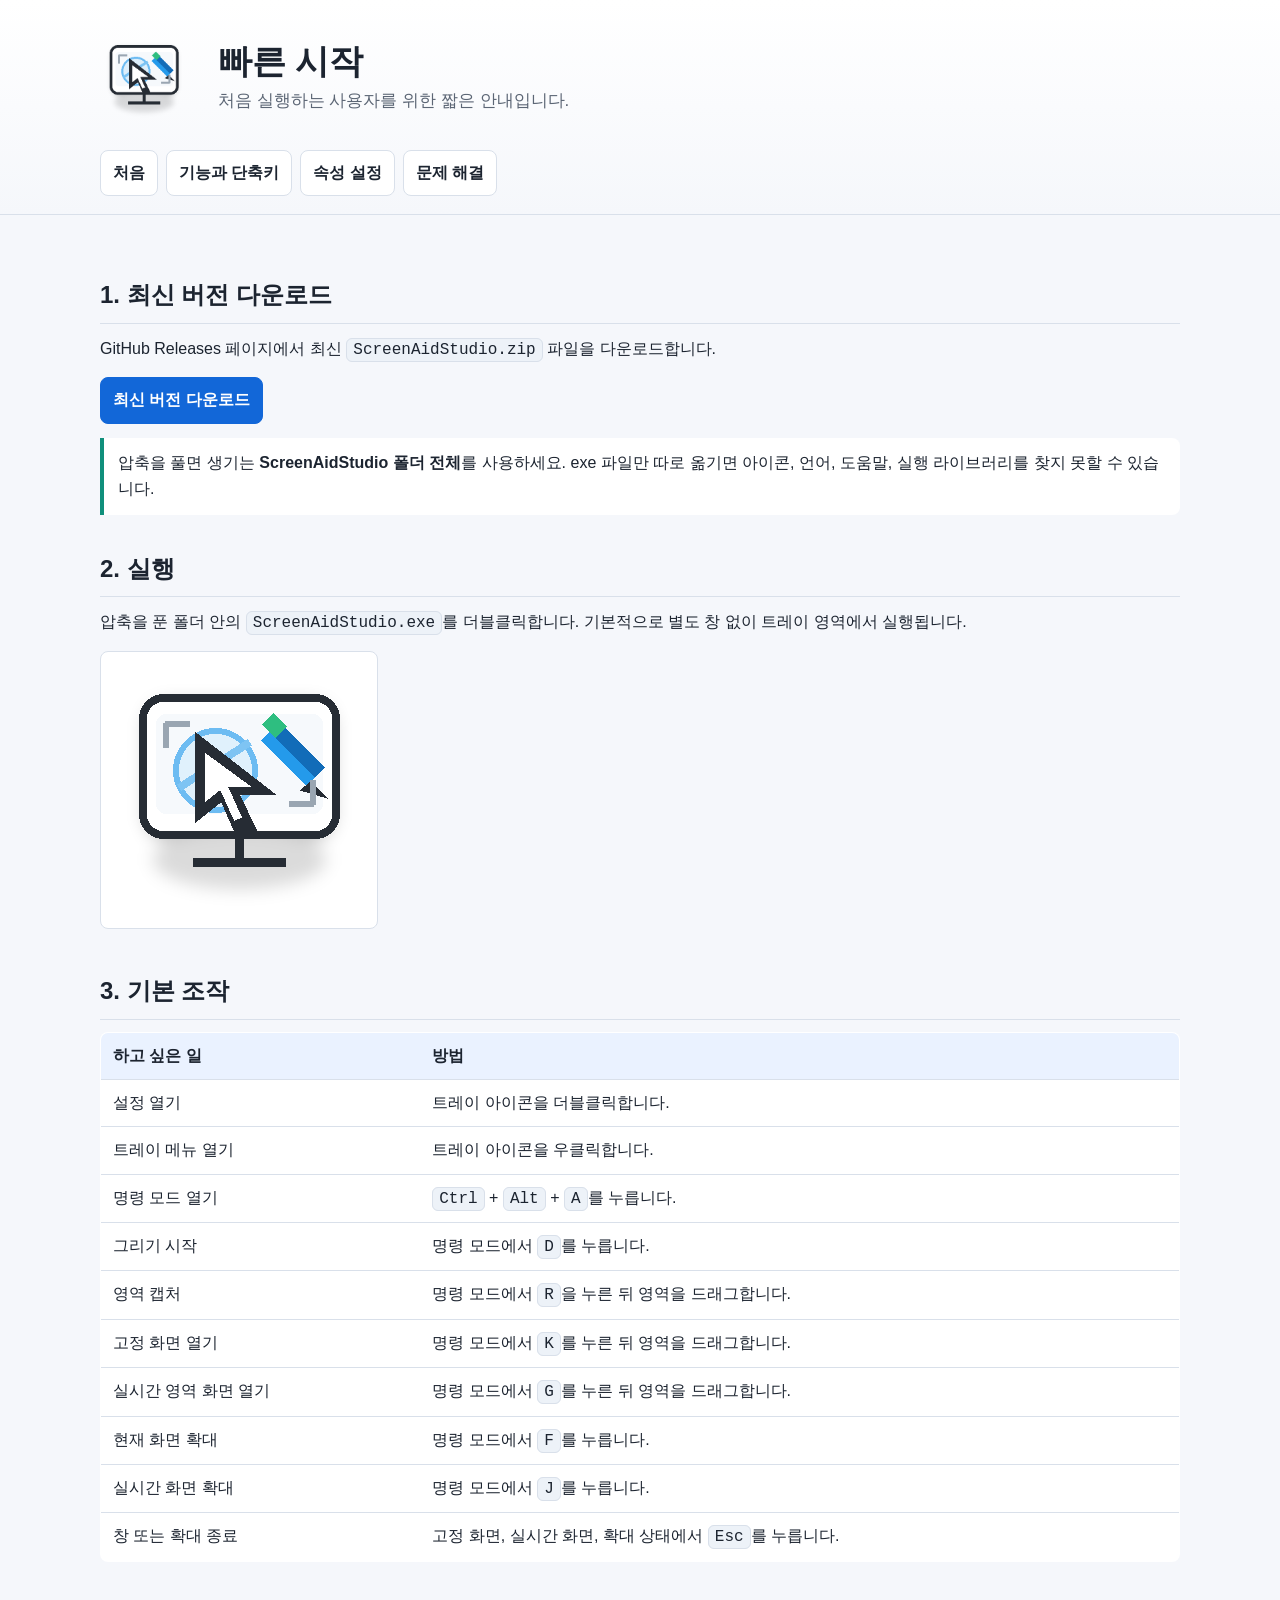
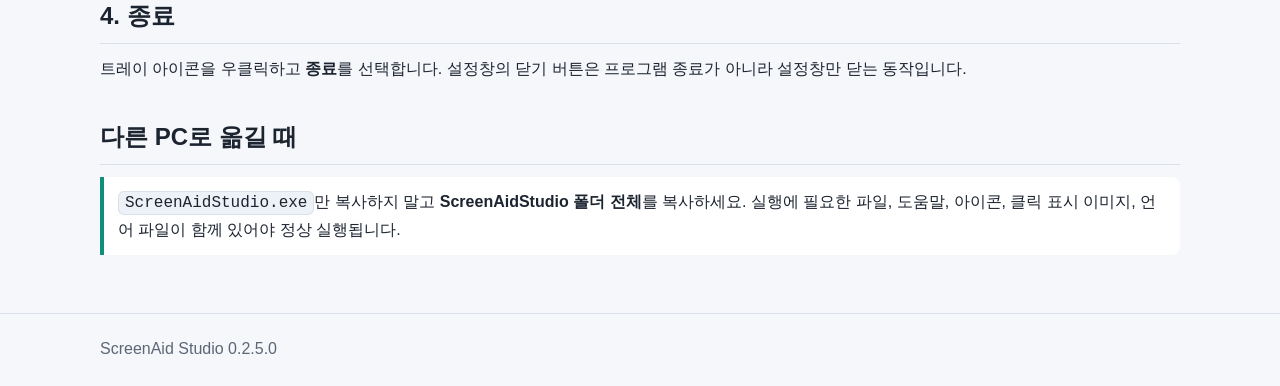
==== commit b4f82453: "Bump version to 0.2.5.0 Covers keyboard shortcuts in drawing mode and pinned annotation mode, and un" ====
--- a/docs/manual_quick_start.html
+++ b/docs/manual_quick_start.html
@@ -41,6 +41,6 @@
     <h2>다른 PC로 옮길 때</h2>
     <p class="note"><code>ScreenAidStudio.exe</code>만 복사하지 말고 <strong>ScreenAidStudio 폴더 전체</strong>를 복사하세요. 실행에 필요한 파일, 도움말, 아이콘, 클릭 표시 이미지, 언어 파일이 함께 있어야 정상 실행됩니다.</p>
   </main>
-  <footer><div class="shell">ScreenAid Studio 0.2.4.0</div></footer>
+  <footer><div class="shell">ScreenAid Studio 0.2.5.0</div></footer>
 </body>
 </html>
